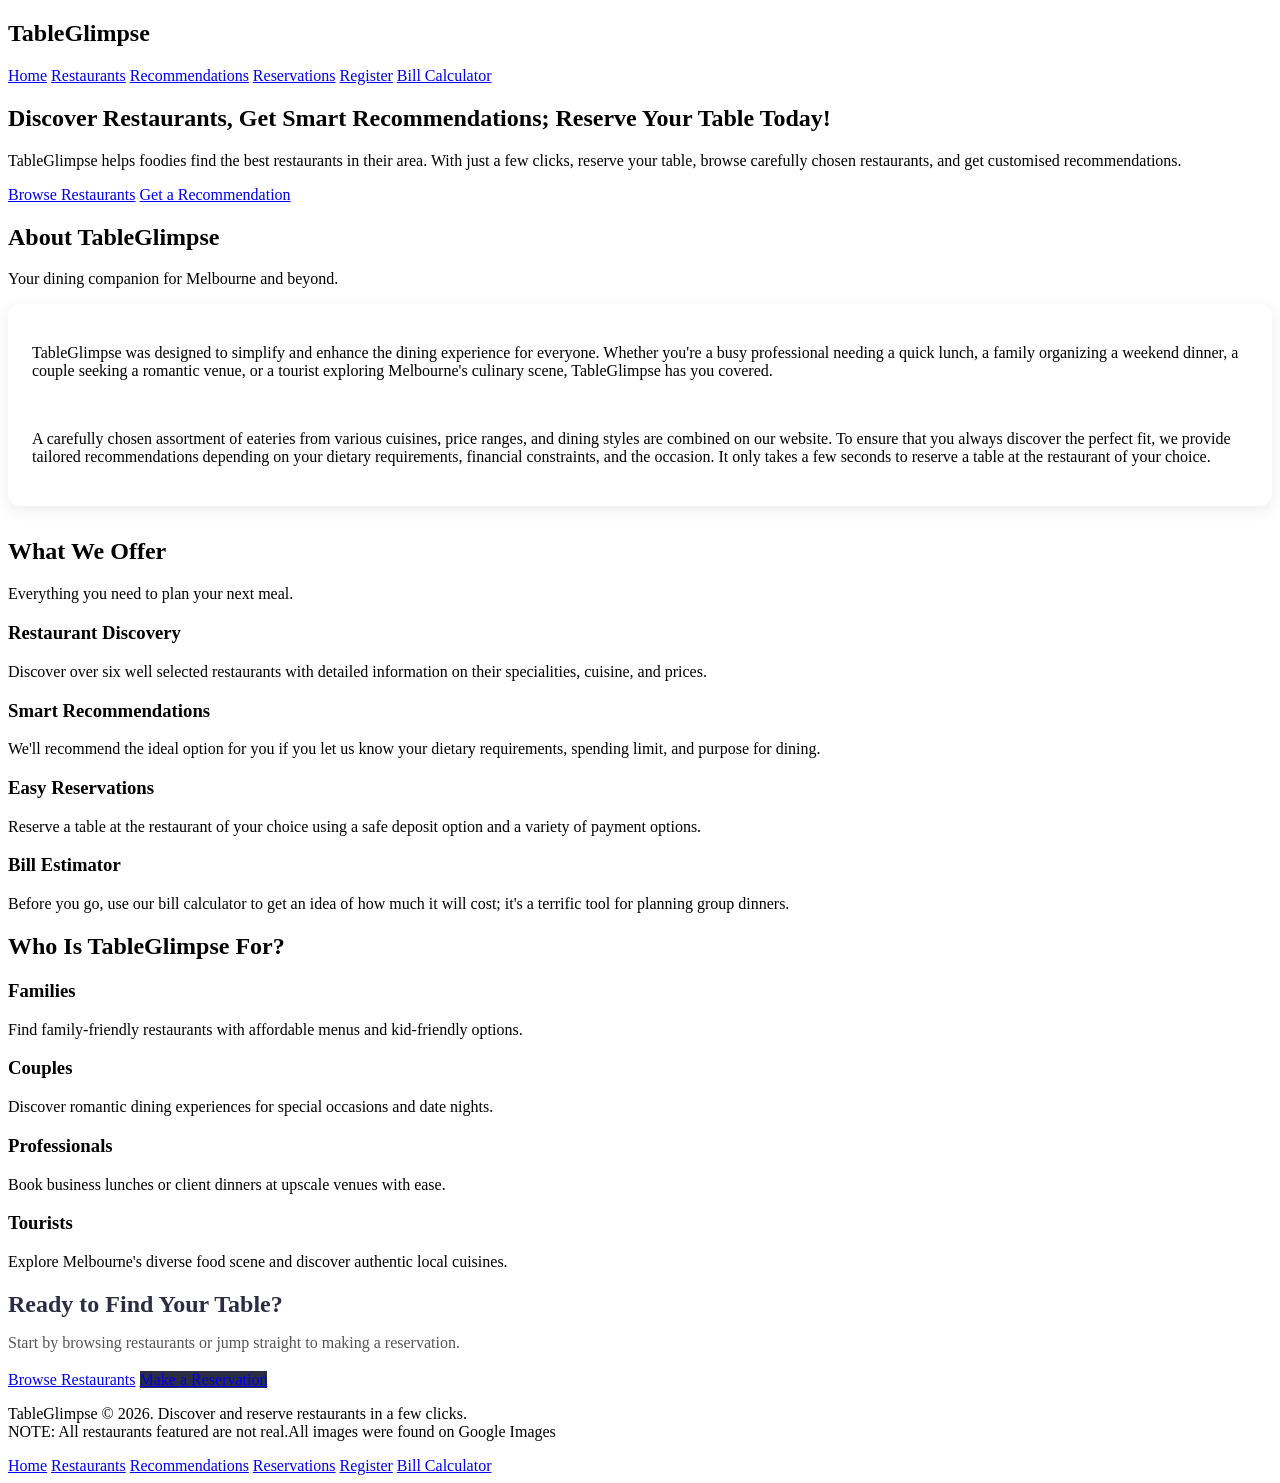
==== index.html @ 8b1b4be4 "Add files via upload" ====
<!DOCTYPE html>
<html lang="en">
<head>
  <meta charset="UTF-8">
  <meta name="viewport" content="width=device-width, initial-scale=1.0">
  <meta name="description" content="TableGlimpse - Discover restaurants, get smart recommendations, and reserve your table with ease.">
  <meta name="keywords" content="restaurant, reservation, dining, recommendations, TableGlimpse">
  <meta name="author" content="Christabella Vedy">
  <title>Home | TableGlimpse</title>
  <link rel="stylesheet" href="css/style.css">
</head>
<body>

  <!-- Header -->
  <header>
    <nav>
      <h1>TableGlimpse</h1>
      <div>
        <a href="index.html" class="active">Home</a>
        <a href="restaurants.html">Restaurants</a>
        <a href="recommend.html">Recommendations</a>
        <a href="reservation.html">Reservations</a>
        <a href="register.html">Register</a>
        <a href="bill.html">Bill Calculator</a>
      </div>
    </nav>
  </header>

  <!-- basically the header of the page -->
  <section class="hero" id="home">
    <h2>Discover Restaurants, Get Smart Recommendations; Reserve Your Table Today!</h2>
    <p>TableGlimpse helps foodies find the best restaurants in their area. With just a few clicks, reserve your table, browse carefully chosen restaurants, and get customised recommendations.</p>
    <div class="hero-buttons">
      <a href="restaurants.html" class="button">Browse Restaurants</a>
      <a href="recommend.html" class="button-outline">Get a Recommendation</a>
    </div>
  </section>

  <main>

    <!-- About the platform -->
    <section id="about">
      <div class="section-head">
        <h2>About TableGlimpse</h2>
        <p>Your dining companion for Melbourne and beyond.</p>
      </div>
      <div style="background:#fff; border-radius:12px; box-shadow:0 4px 16px rgba(0,0,0,0.08); padding:1.5rem; margin-bottom:2rem;">
        <p>
          TableGlimpse was designed to simplify and enhance the dining experience for everyone. 
          Whether you're a busy professional needing a quick lunch, a family organizing a weekend dinner, 
          a couple seeking a romantic venue, or a tourist exploring Melbourne's culinary scene, 
          TableGlimpse has you covered.
        </p>
        <br>
        <p>
          A carefully chosen assortment of eateries from various cuisines, price ranges, 
          and dining styles are combined on our website. To ensure that you always discover 
          the perfect fit, we provide tailored recommendations depending on your dietary requirements, 
          financial constraints, and the occasion.

          It only takes a few seconds to reserve a table at the restaurant of your choice.
        </p>
      </div>
    </section>

    <!-- Platform features -->
    <section id="features">
      <div class="section-head">
        <h2>What We Offer</h2>
        <p>Everything you need to plan your next meal.</p>
      </div>
      <div class="features-grid">
        <div class="feature-item">
          <h3>Restaurant Discovery</h3>
          <p>Discover over six well selected restaurants with detailed information on their specialities, cuisine, and prices.</p>
        </div>
        <div class="feature-item">
          <h3>Smart Recommendations</h3>
          <p>We'll recommend the ideal option for you if you let us know your dietary requirements, spending limit, and purpose for dining.</p>
        </div>
        <div class="feature-item">
          <h3>Easy Reservations</h3>
          <p>Reserve a table at the restaurant of your choice using a safe deposit option and a variety of payment options.</p>
        </div>
        <div class="feature-item">
          <h3>Bill Estimator</h3>
          <p>Before you go, use our bill calculator to get an idea of how much it will cost; it's a terrific tool for planning group dinners.</p>
        </div>
      </div>
    </section>

    <!-- Who is it for -->
    <section id="target-users" class="mt-2">
      <div class="section-head">
        <h2>Who Is TableGlimpse For?</h2>
      </div>
      <div class="features-grid">
        <div class="feature-item">
          <h3>Families</h3>
          <p>Find family-friendly restaurants with affordable menus and kid-friendly options.</p>
        </div>
        <div class="feature-item">
          <h3>Couples</h3>
          <p>Discover romantic dining experiences for special occasions and date nights.</p>
        </div>
        <div class="feature-item">
          <h3>Professionals</h3>
          <p>Book business lunches or client dinners at upscale venues with ease.</p>
        </div>
        <div class="feature-item">
          <h3>Tourists</h3>
          <p>Explore Melbourne's diverse food scene and discover authentic local cuisines.</p>
        </div>
      </div>
    </section>

    <!-- Quick links to book -->
    <section class="text-center mt-2">
      <h2 style="color:#2b2d42; margin-bottom:0.8rem;">Ready to Find Your Table?</h2>
      <p style="color:#555; margin-bottom:1.2rem;">Start by browsing restaurants or jump straight to making a reservation.</p>
      <div class="hero-buttons">
        <a href="restaurants.html" class="button">Browse Restaurants</a>
        <a href="reservation.html" class="button" style="background:#2b2d42;">Make a Reservation</a>
      </div>
    </section>

  </main>

  <!-- footer -->
  <footer>
    <p>TableGlimpse &copy; 2026. Discover and reserve restaurants in a few clicks. 
      <br>NOTE: All restaurants featured are not real.All images were found on Google Images</p>

    <nav>
      <a href="index.html">Home</a>
      <a href="restaurants.html">Restaurants</a>
      <a href="recommend.html">Recommendations</a>
      <a href="reservation.html">Reservations</a>
      <a href="register.html">Register</a>
      <a href="bill.html">Bill Calculator</a>
    </nav>
  </footer>

  <script src="js/script.js"></script>
</body>
</html>
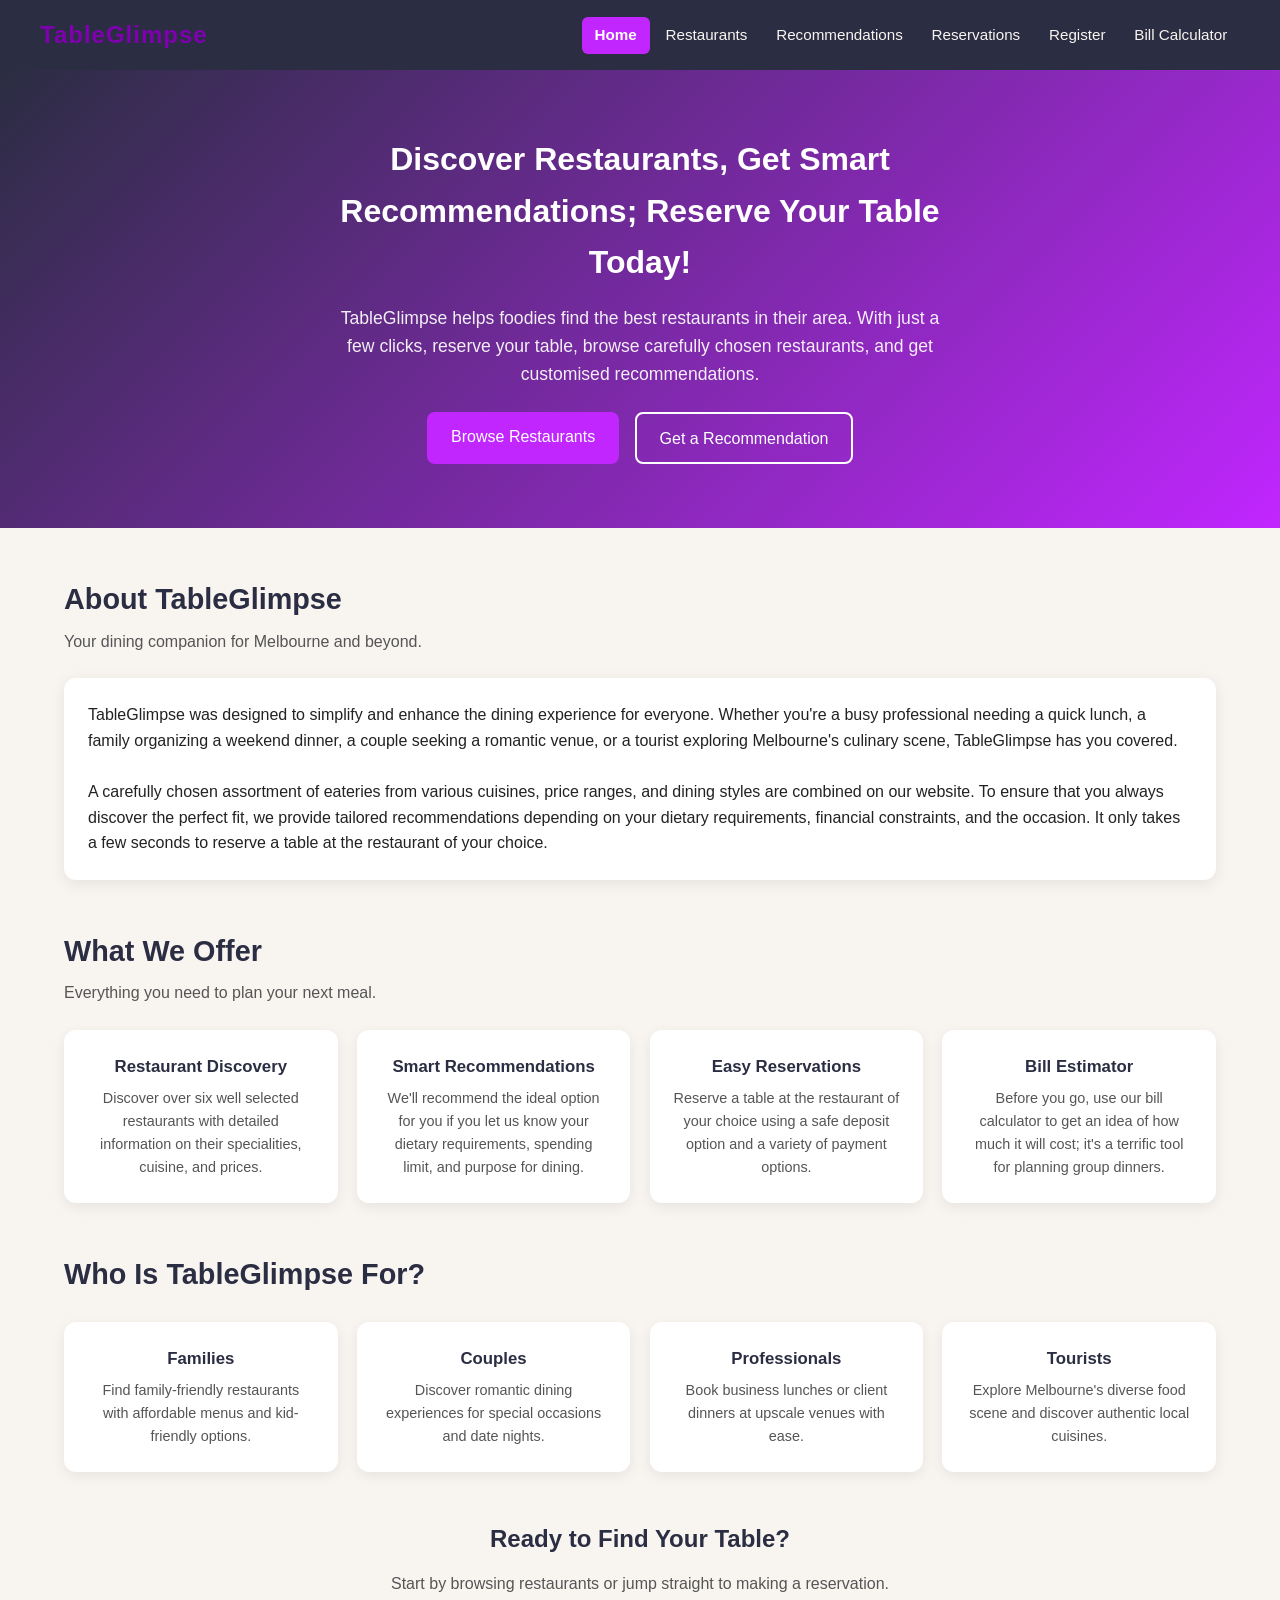
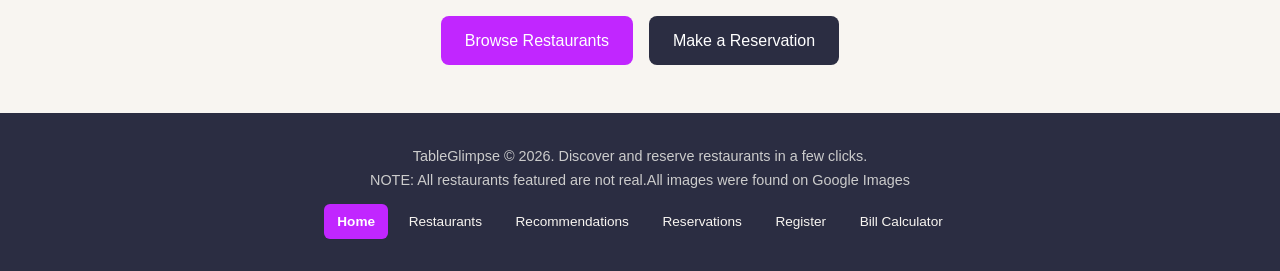
==== commit 5cfe2c3c: "Add files via upload" ====
--- a/index.html
+++ b/index.html
@@ -63,7 +63,7 @@
       </div>
     </section>
 
-    <!-- Platform features -->
+    <!-- Platform -->
     <section id="features">
       <div class="section-head">
         <h2>What We Offer</h2>
@@ -89,7 +89,7 @@
       </div>
     </section>
 
-    <!-- Who is it for -->
+    <!-- Target-->
     <section id="target-users" class="mt-2">
       <div class="section-head">
         <h2>Who Is TableGlimpse For?</h2>
@@ -114,7 +114,7 @@
       </div>
     </section>
 
-    <!-- Quick links to book -->
+    <!-- Reserve -->
     <section class="text-center mt-2">
       <h2 style="color:#2b2d42; margin-bottom:0.8rem;">Ready to Find Your Table?</h2>
       <p style="color:#555; margin-bottom:1.2rem;">Start by browsing restaurants or jump straight to making a reservation.</p>
--- a/css/style.css
+++ b/css/style.css
@@ -0,0 +1,655 @@
+/* --- Reset & Base Styles*/
+* {
+    box-sizing: border-box;
+    margin: 0;
+    padding: 0;
+}
+
+/*animations smooth fade-in for page load */
+@keyframes fadeIn {
+    from {
+        opacity: 0;
+        transform: translateY(10px);
+    }
+    to {
+        opacity: 1;
+        transform: translateY(0);
+    }
+}
+
+body {
+    font-family: Arial, sans-serif;
+    font-size: 16px;
+    color: #222222;
+    background: #f8f5f1;
+    line-height: 1.6;
+    
+    animation: fadeIn 0.4s ease; /*Apply fade-in animation on page load*/
+}
+
+/* header and nav*/
+header {
+    background: #2b2d42;
+    color: #ffffff;
+    padding: 1rem 2rem;
+    position: sticky;
+    top: 0;
+    z-index: 100;
+}
+
+nav {
+    display: flex;
+    justify-content: space-between; /* logo on left, links on right */
+    align-items: center;
+    flex-wrap: wrap;
+    gap: 0.5rem; /* small gap for when nav wraps on mobile */
+    max-width: 1200px;
+    margin: 0 auto;
+}
+
+nav h1 {
+    margin: 0;
+    font-size: 1.5rem; /* slightly smaller than default for a more modern look */
+    color: #7e00af;
+    letter-spacing: 1px;
+}
+
+nav div {
+    display: flex;
+    flex-wrap: wrap;
+    gap: 0.2rem; /* small gap between nav links */
+}
+
+nav a {
+    color: #f8f5f1;
+    text-decoration: none;
+    padding: 0.4rem 0.8rem;
+    border-radius: 6px;
+    font-size: 0.95rem;
+
+    /* background and color transition */
+    transition: background 0.2s ease, color 0.2s ease; 
+}
+
+nav a:hover {
+    background: rgba(255, 255, 255, 0.15); 
+}
+
+/* make active link stand out */
+nav a.active {
+    background: #c126ff;
+    color: #ffffff;
+    font-weight: bold;
+}
+
+/*  hero */
+.hero {
+    background: linear-gradient(135deg, #2b2d42 0%, #c126ff 100%); /* vibrant purple gradient */
+    color: #ffffff;
+    padding: 4rem 2rem;
+    text-align: center;
+}
+
+.hero h2 {
+    font-size: 2rem;
+    margin-bottom: 1rem;
+    max-width: 700px;
+    margin-left: auto;
+    margin-right: auto;
+}
+
+.hero p {
+    font-size: 1.1rem;
+    max-width: 600px;
+    margin: 0 auto 1.5rem auto;
+    opacity: 0.92;
+}
+
+.hero-buttons {
+    display: flex;
+    gap: 1rem;
+    justify-content: center;
+    flex-wrap: wrap;
+}
+
+/* main */
+main {
+    max-width: 1200px;
+    margin: 2rem auto;
+    padding: 0 1.5rem;
+}
+
+/* section */
+section {
+    margin-bottom: 3rem;
+}
+
+.section-head {
+    margin-bottom: 1.5rem;
+}
+
+.section-head h2 {
+    font-size: 1.8rem;
+    color: #2b2d42;
+    margin-bottom: 0.4rem;
+}
+
+.section-head p {
+    color: #555555;
+    font-size: 1rem;
+}
+
+/* cards grid */
+.cards-grid {
+    display: grid;
+    grid-template-columns: repeat(auto-fit, minmax(280px, 1fr)); /* responsive grid with min card width of 280px */
+    gap: 1.5rem;
+}
+
+.card {
+    background: #ffffff;
+    border-radius: 12px;
+    box-shadow: 0 4px 16px rgba(0, 0, 0, 0.09);
+    overflow: hidden; /* ensures border-radius applies to images and content inside the card */
+
+    /* card lift effect */
+    transition: transform 0.25s ease, box-shadow 0.25s ease;
+}
+
+.card:hover {
+    transform: translateY(-3px); /* subtle lift on hover */
+    box-shadow: 0 8px 24px rgba(0, 0, 0, 0.14); /* stronger shadow on hover */
+}
+
+.card-body {
+    padding: 1.2rem;
+}
+
+.card h3 {
+    margin-bottom: 0.5rem;
+    color: #2b2d42;
+    font-size: 1.2rem;
+}
+
+.card p {
+    font-size: 0.95rem;
+    color: #444444;
+    margin-bottom: 0.5rem;
+}
+
+/* Restaurant image */
+.card img {
+    width: 100%;
+    height: 180px;
+    object-fit: cover; /* ensures the image covers the area without distortion */
+    display: block; /* removes small gap below images */
+}
+
+/* Restaurant card tags */
+.card-tags {
+    display: flex;
+    gap: 0.5rem;
+    flex-wrap: wrap; /* allows tags to wrap on smaller screens */
+    margin: 0.6rem 0;
+}
+
+.tag {
+    background: #edf2f4;
+    color: #2b2d42;
+    padding: 0.2rem 0.6rem;
+    border-radius: 20px;
+    font-size: 0.8rem;
+    font-weight: 600;
+}
+
+.tag-price {
+    background: #fff0f2;
+    color: #7e00af;
+}
+
+/* Deposit badge on restaurant cards */
+.deposit-badge {
+    font-size: 0.85rem;
+    color: #555;
+    margin-top: 0.4rem;
+}
+
+/* Signature dishes list */
+.dishes-list {
+    list-style: none;
+    padding: 0;
+    margin: 0.5rem 0;
+    font-size: 0.9rem;
+}
+
+.dishes-list li {
+    display: flex;
+    justify-content: space-between;
+    padding: 0.2rem 0;
+    border-bottom: 1px solid #f0f0f0;
+}
+
+/* Reserve button on restaurant card */
+.btn-reserve {
+    display: inline-block;
+    margin-top: 0.8rem;
+    background: #c126ff;
+    color: #ffffff;
+    border: none;
+    padding: 0.5rem 1.1rem;
+    border-radius: 8px;
+    cursor: pointer;
+    font-size: 0.9rem;
+    text-decoration: none;
+
+    /* Smooth colour transition on hover */
+    transition: background 0.2s ease, transform 0.15s ease;
+}
+
+.btn-reserve:hover {
+    background: #c126ff;
+    transform: translateY(-1px);
+}
+
+/* buttons */
+.button {
+    background: #c126ff;
+    color: #ffffff;
+    border: none;
+    padding: 0.75rem 1.5rem;
+    border-radius: 8px;
+    cursor: pointer;
+    font-size: 1rem;
+    transition: background 0.2s ease, transform 0.15s ease; /* Smooth colour and lift transition on hover */
+    display: inline-block; /* ensures padding and background apply correctly */
+    text-decoration: none;
+}
+
+.button:hover {
+    background: #c126ff;
+    transform: translateY(-1px);
+}
+
+.button-outline {
+    background: transparent;
+    color: #ffffff;
+    border: 2px solid #ffffff;
+    padding: 0.7rem 1.4rem;
+    border-radius: 8px;
+    cursor: pointer;
+    font-size: 1rem;
+    text-decoration: none;
+    transition: background 0.2s ease; 
+}
+
+.button-outline:hover {
+    background: rgba(255, 255, 255, 0.15);
+}
+
+/* forms */
+.form-card {
+    background: #ffffff;
+    border-radius: 12px;
+    box-shadow: 0 4px 16px rgba(0, 0, 0, 0.09);
+    padding: 2rem;
+    max-width: 600px;
+    margin: 0 auto;
+}
+
+.form-grid {
+    display: grid;
+    gap: 1.1rem;
+}
+
+label {
+    display: block;
+    font-weight: 700;
+    margin-bottom: 0.3rem;
+    color: #2b2d42;
+    font-size: 0.95rem;
+}
+
+input[type="text"], /* text, email, password, number, tel, date, time */
+input[type="email"],
+input[type="password"],
+input[type="number"],
+input[type="tel"],
+input[type="date"],
+input[type="time"],
+select,
+textarea {
+    width: 100%;
+    padding: 0.65rem 0.9rem;
+    border: 1px solid #cccccc;
+    border-radius: 8px;
+    font-size: 0.95rem;
+    color: #222222;
+    background: #fafafa;
+
+    /* Smooth border colour change when user clicks into a field */
+    transition: border-color 0.2s ease, background 0.2s ease;
+}
+
+input:focus,
+select:focus,
+textarea:focus {
+    outline: none;
+    border-color: #7e00af;
+    background: #ffffff;
+}
+
+textarea {
+    resize: vertical; /* allow users to resize the textarea vertically if they need more space */
+    min-height: 80px;
+}
+
+/* Inline checkbox + label */
+.inline-check {
+    display: flex;
+    align-items: center;
+    gap: 0.6rem;
+}
+
+.inline-check input[type="checkbox"] { /* larger, more clickable checkboxes */
+    width: 18px;
+    height: 18px;
+    cursor: pointer;
+}
+
+.inline-check label {
+    margin: 0;
+    font-weight: 400;
+    cursor: pointer;
+}
+
+/* Radio group */
+.radio-group {
+    display: flex;
+    gap: 1.5rem;
+    flex-wrap: wrap;
+}
+
+.radio-group label {
+    font-weight: 400;
+    display: flex;
+    align-items: center;
+    gap: 0.4rem;
+    cursor: pointer;
+}
+
+/* Error messages */
+.error-msg {
+    color: #c1121f;
+    font-size: 0.85rem;
+    margin-top: 0.25rem;
+    display: none;
+}
+
+/* Success message */
+.success-msg {
+    color: #2d6a4f;
+    background: #d8f3dc;
+    padding: 1rem;
+    border-radius: 8px;
+    margin-top: 1rem;
+    display: none;
+}
+
+/* General notice paragraph */
+.notice {
+    font-size: 0.9rem;
+    margin-top: 0.5rem;
+    min-height: 1.2rem;
+}
+
+/* Filters row (restaurants page) */
+.filters {
+    display: flex;
+    gap: 1rem;
+    flex-wrap: wrap;
+    align-items: flex-end;
+    background: #ffffff;
+    padding: 1rem 1.5rem;
+    border-radius: 12px;
+    box-shadow: 0 4px 16px rgba(0, 0, 0, 0.07);
+    margin-bottom: 1.5rem;
+}
+
+.filters div {
+    display: flex;
+    flex-direction: column;
+    gap: 0.3rem;
+}
+
+/* Slide-down animation for when recommendation or reservation result appears. */
+@keyframes slideDown { /* simple fade + slide down effect *\/ */
+    from { /* start state is slightly above and invisible *\/ */
+        opacity: 0;
+        transform: translateY(-8px);
+    }
+    to { /* end state is fully visible and in original position *\/ */
+        opacity: 1;
+        transform: translateY(0);
+    }
+}
+
+/* Recommendation output box */
+.recommendation-output {
+    background: #edf2f4;
+    border-radius: 10px;
+    padding: 1.2rem;
+    margin-top: 1rem;
+    color: #2b2d42;
+    font-size: 0.95rem;
+    min-height: 60px;
+    transition: background 0.3s ease;
+}
+
+/* Class added by JS when a recommendation is shown */
+.recommendation-output.show-result {
+    animation: slideDown 0.35s ease;
+}
+
+/* Reservation output */
+.reservation-output {
+    background: #edf2f4;
+    border-radius: 10px;
+    padding: 1.2rem;
+    margin-top: 1rem;
+    color: #2b2d42;
+    font-size: 0.95rem;
+    display: none;
+}
+
+/*  About/Feature icons (index.html)*/
+.features-grid {
+    display: grid;
+    grid-template-columns: repeat(auto-fit, minmax(220px, 1fr)); /* responsive grid with min feature item width of 220px *\/ */
+    gap: 1.2rem;
+    margin-top: 1.5rem;
+}
+
+.feature-item {
+    background: #ffffff;
+    border-radius: 12px;
+    padding: 1.5rem;
+    text-align: center;
+    box-shadow: 0 4px 14px rgba(0, 0, 0, 0.07);
+}
+
+.feature-item .icon {
+    font-size: 2.2rem;
+    margin-bottom: 0.7rem;
+}
+
+.feature-item h3 {
+    font-size: 1.05rem;
+    color: #2b2d42;
+    margin-bottom: 0.4rem;
+}
+
+.feature-item p {
+    font-size: 0.9rem;
+    color: #555555;
+}
+
+/*  Bill Calculator (bill.html)*/
+.bill-box {
+    background: #ffffff;
+    border-radius: 12px;
+    box-shadow: 0 4px 16px rgba(0, 0, 0, 0.09);
+    padding: 2rem;
+    max-width: 500px;
+    margin: 0 auto;
+}
+
+.bill-total {
+    font-size: 1.5rem;
+    font-weight: 700;
+    color: #7e00af;
+    margin-top: 1.2rem;
+    text-align: center;
+}
+
+/* Dish checkbox items */
+.dish-option {
+    display: flex;
+    justify-content: space-between;
+    align-items: center;
+    padding: 0.5rem 0;
+    border-bottom: 1px solid #f0f0f0;
+}
+
+.dish-option label {
+    font-weight: 400;
+    margin: 0;
+    cursor: pointer;
+}
+
+/* Footer */
+footer {
+    background: #2b2d42;
+    color: #cccccc;
+    text-align: center;
+    padding: 2rem 1rem;
+    margin-top: 3rem;
+}
+
+footer p {
+    margin-bottom: 0.8rem;
+    font-size: 0.9rem;
+}
+
+footer nav {
+    justify-content: center;
+    gap: 0.5rem;
+}
+
+footer nav a {
+    font-size: 0.85rem;
+}
+
+/* Utility */
+.hidden {
+    display: none !important; /* utility class to hide elements, with !important to override any other display styles *\/ */
+}
+
+.text-center {
+    text-align: center;
+}
+
+.mt-1 { margin-top: 1rem; } 
+.mt-2 { margin-top: 2rem; }
+
+/* 
+RESPONSIVE DESIGN
+   Desktop:  >= 1024px (default styles above)
+   Tablet:   768px - 1023px
+   Mobile:   <= 767px*/
+
+/*  Tablet (768px - 1023px)  */
+@media (max-width: 1023px) { /* slightly smaller font sizes and more compact layout for tablets *\/ */
+    nav h1 {
+        font-size: 1.3rem;
+    }
+
+    .hero h2 {
+        font-size: 1.6rem;
+    }
+
+    .cards-grid {
+        grid-template-columns: repeat(auto-fit, minmax(240px, 1fr));
+    }
+
+    .features-grid {
+        grid-template-columns: repeat(2, 1fr);
+    }
+}
+
+/* Mobile (<= 767px)*/
+@media (max-width: 767px) {
+    header {
+        padding: 0.8rem 1rem;
+    }
+
+    nav {
+        flex-direction: column;
+        align-items: flex-start;
+    }
+
+    nav div {
+        width: 100%;
+    }
+
+    nav a {
+        padding: 0.4rem 0.6rem;
+        font-size: 0.88rem;
+    }
+
+    .hero {
+        padding: 2.5rem 1rem;
+    }
+
+    .hero h2 {
+        font-size: 1.3rem;
+    }
+
+    .hero p {
+        font-size: 1rem;
+    }
+
+    main {
+        padding: 0 1rem;
+        margin: 1rem auto;
+    }
+
+    .cards-grid {
+        grid-template-columns: 1fr;
+    }
+
+    .features-grid {
+        grid-template-columns: 1fr;
+    }
+
+    .form-card {
+        padding: 1.2rem;
+    }
+
+    .filters {
+        flex-direction: column;
+    }
+
+    .radio-group {
+        flex-direction: column;
+        gap: 0.6rem;
+    }
+
+    .hero-buttons {
+        flex-direction: column;
+        align-items: center;
+    }
+
+    .section-head h2 {
+        font-size: 1.4rem;
+    }
+}
